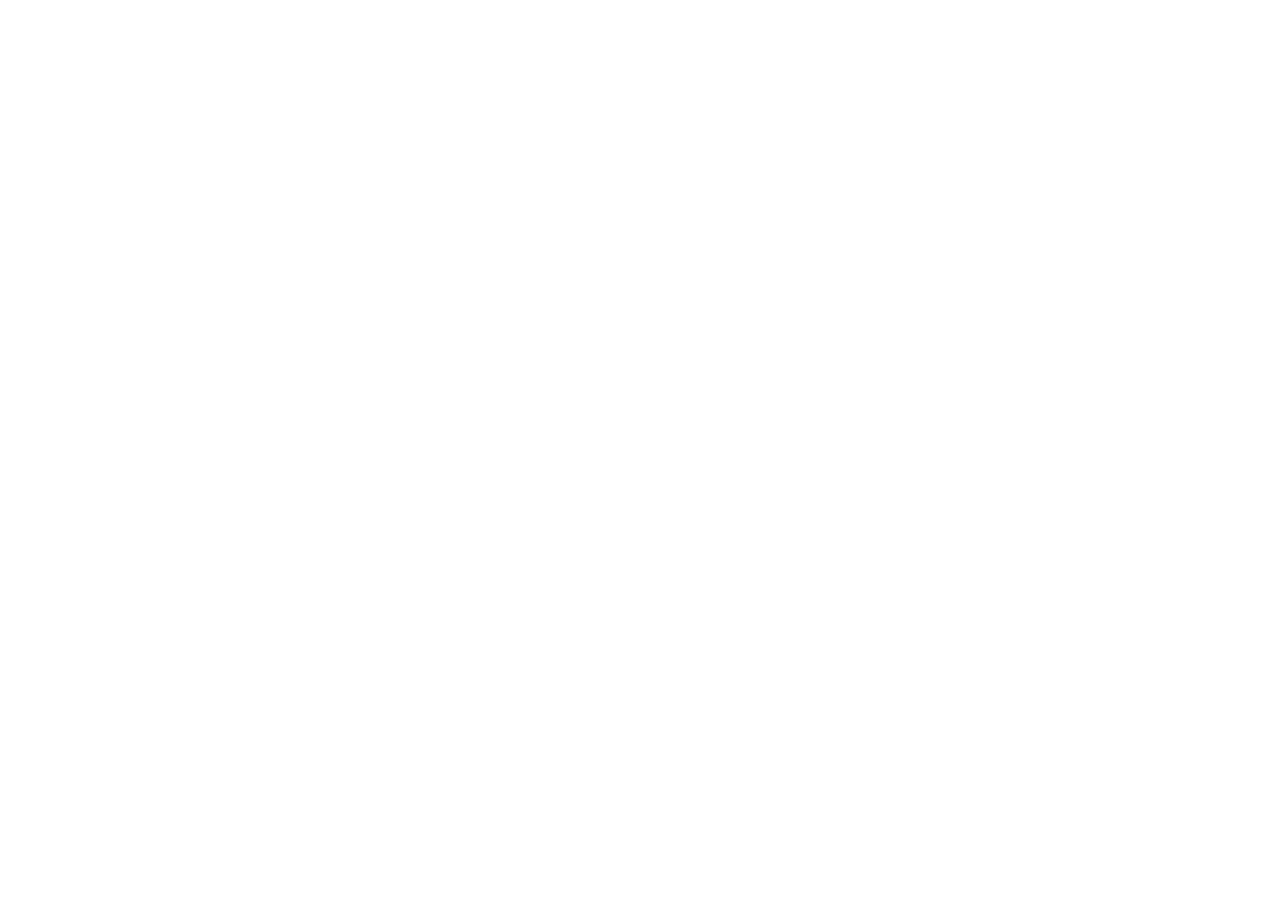
==== index.html @ c166bddd "first commit" ====
<!DOCTYPE html>
<html lang="ko">
<head>
    <meta charset="UTF-8">
    <meta http-equiv="X-UA-Compatible" content="IE=edge">
    <meta name="viewport" content="width=device-width, initial-scale=1.0">
    <title>도시들</title>
    <link rel="stylesheet" href="css/main.css">
</head>
<body>
    
</body>
</html>
---- css/main.css ----
@import url('https://fonts.googleapis.com/css2?family=Nanum+Gothic:wght@400;700;800&display=swap');



body {
   
}
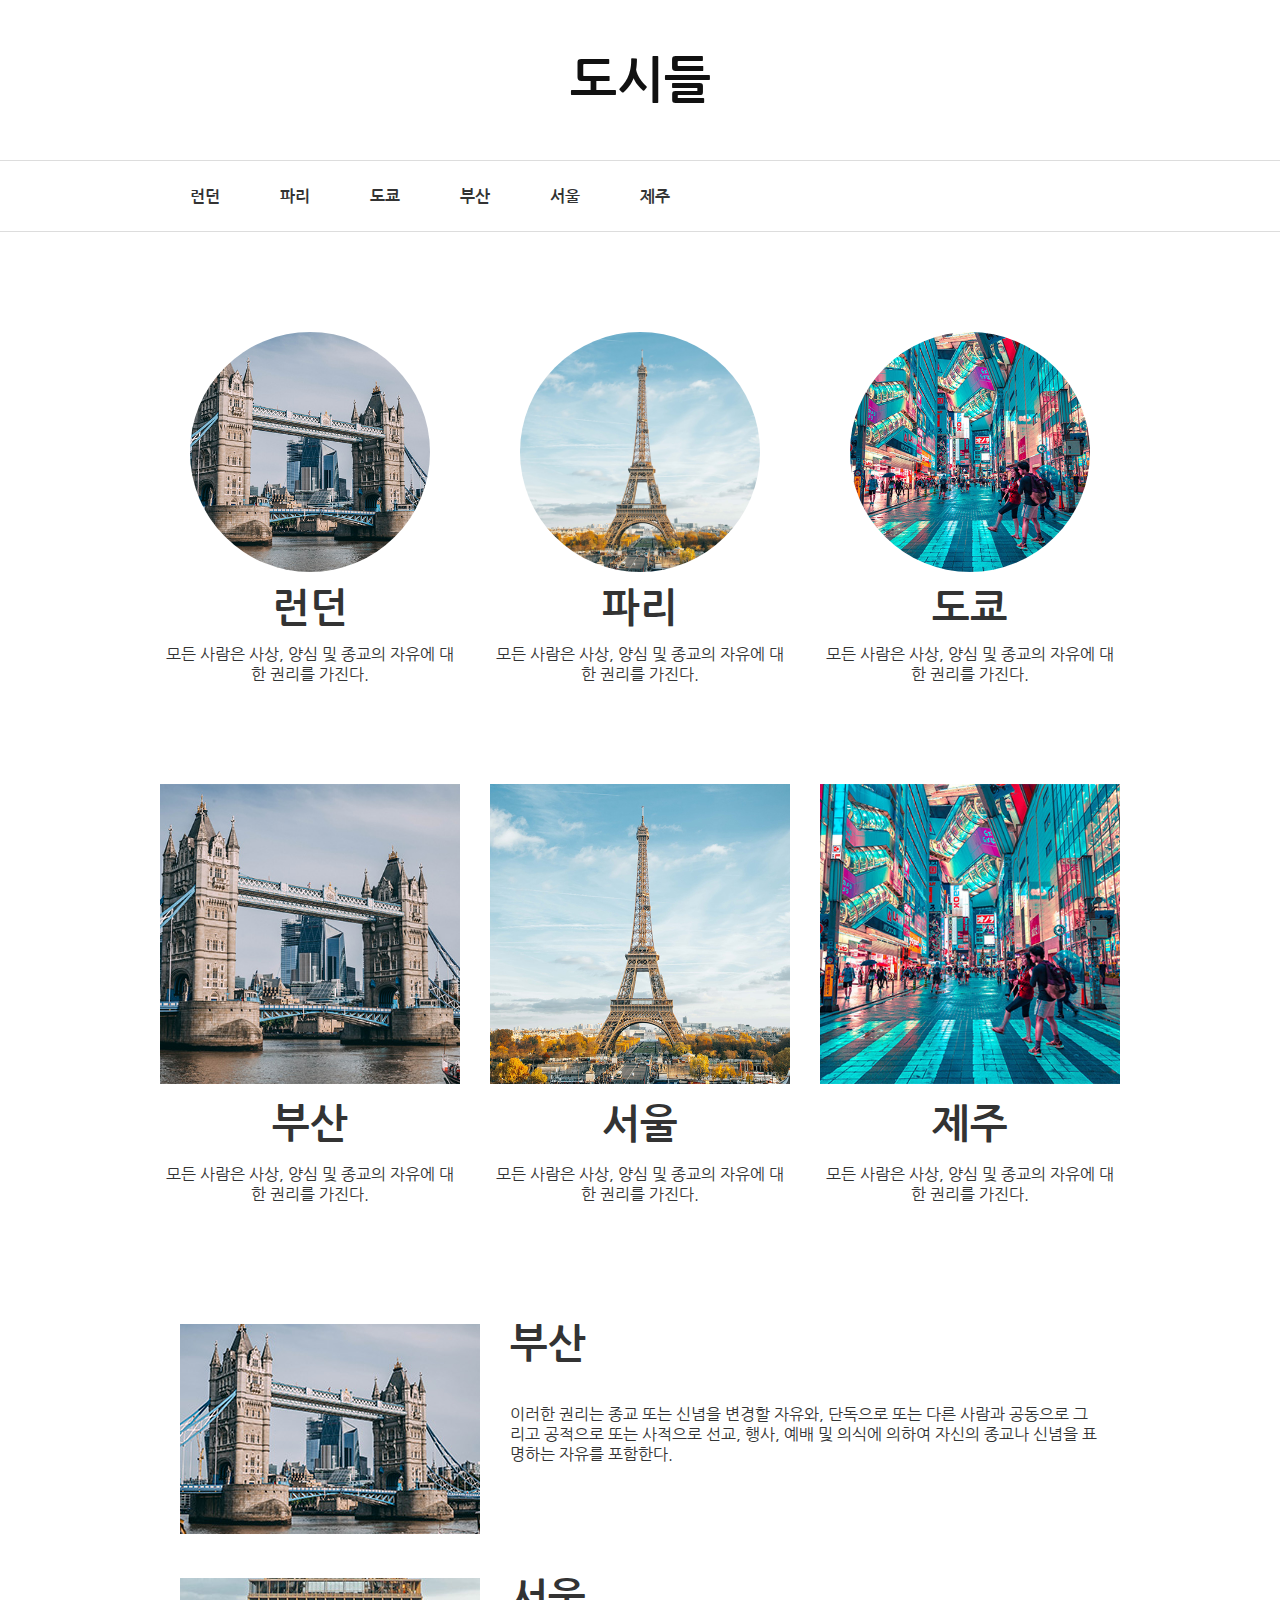
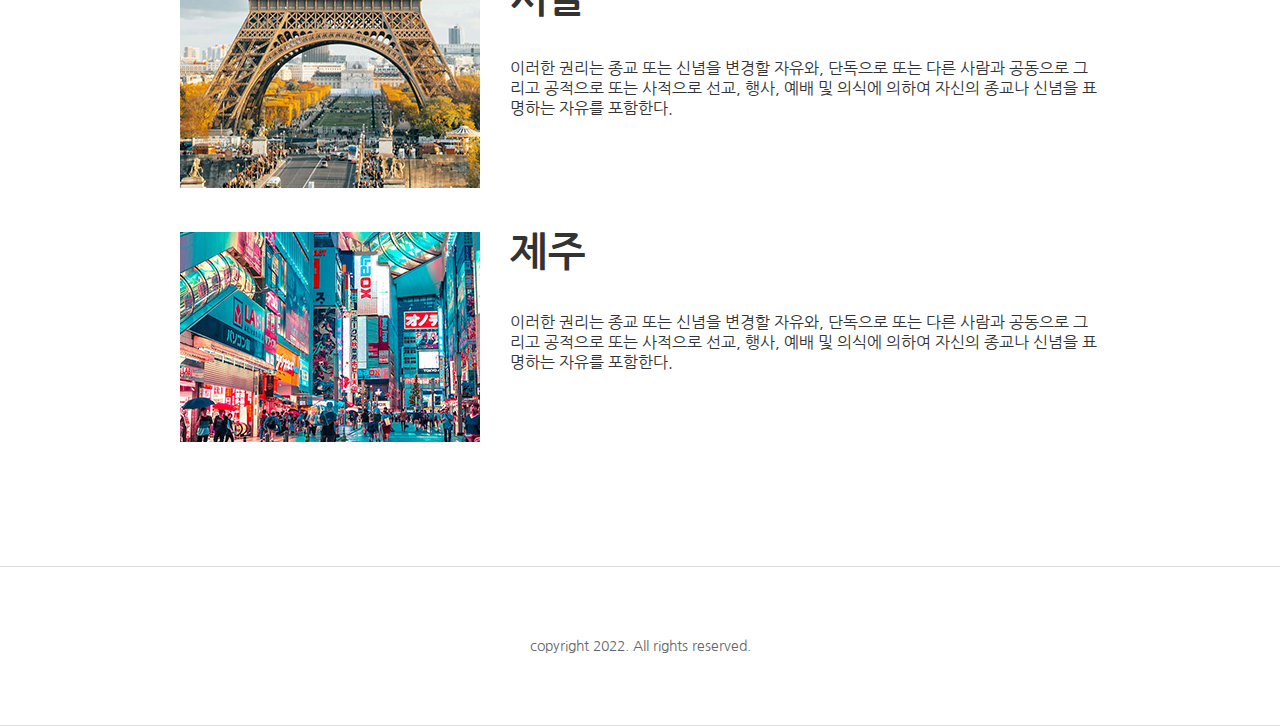
==== commit 6a12f336: "kkk" ====
--- a/index.html
+++ b/index.html
@@ -8,6 +8,117 @@
     <link rel="stylesheet" href="css/main.css">
 </head>
 <body>
-    
+    <div class="head">
+        <h1>도시들</h1>
+        <div class="nav">
+            <ul>
+                <li><a href="pages/london.html">런던</a></li>
+                <li><a href="pages/paris.html">파리</a></li>
+                <li><a href="pages/tokyo.html">도쿄</a></li>
+                <li><a href="pages/busan.html">부산</a></li>
+                <li><a href="pages/seoul.html">서울</a></li>
+                <li><a href="pages/jeju.html">제주</a></li>
+            </ul>
+        </div>
+    </div>
+
+    <div class="container">
+        <ul class="item">
+            <li>
+                <div class="photo london"></div>
+                <div class="text">
+                    <h2>런던</h2>
+                    <p>모든 사람은 사상, 양심 및 종교의 자유에 대한 권리를 가진다. </p>
+                </div>
+            </li>
+
+            <li>
+                <div class="photo paris"></div>
+                <div class="text">
+                    <h2>파리</h2>
+                    <p>모든 사람은 사상, 양심 및 종교의 자유에 대한 권리를 가진다. </p>
+                </div>
+            </li>
+
+            <li>
+                <div class="photo tokyo"></div>
+                <div class="text">
+                    <h2>도쿄</h2>
+                    <p>모든 사람은 사상, 양심 및 종교의 자유에 대한 권리를 가진다. </p>
+                </div>
+            </li>
+        </ul>
+       
+        <ul class="item_02">
+            <li>
+                <div class="photo london"></div>
+                <div class="text">
+                    <h2>부산</h2>
+                    <p>모든 사람은 사상, 양심 및 종교의 자유에 대한 권리를 가진다. </p>
+                </div>
+            </li>
+
+            <li>
+                <div class="photo paris"></div>
+                <div class="text">
+                    <h2>서울</h2>
+                    <p>모든 사람은 사상, 양심 및 종교의 자유에 대한 권리를 가진다. </p>
+                </div>
+            </li>
+
+            <li>
+                <div class="photo tokyo"></div>
+                <div class="text">
+                    <h2>제주</h2>
+                    <p>모든 사람은 사상, 양심 및 종교의 자유에 대한 권리를 가진다. </p>
+                </div>
+            </li>
+        </ul>
+
+        <ul class="item_03">
+            <li>
+                <div class="photo">
+                    <img src="images/london.jpg.jpg" alt="">
+                </div>
+                <div class="text">
+                    <h2>부산</h2>
+                    <p>이러한 권리는 종교 또는 신념을 변경할 자유와, 
+                        단독으로 또는 다른 사람과 공동으로 그리고 공적으로 또는 사적으로 선교, 행사, 예배 및 의식에 
+                        의하여 자신의 종교나 신념을 표명하는 자유를 포함한다.
+                        </p>
+                </div>
+            </li>
+
+            <li>
+                <div class="photo">
+                    <img src="images/paris.jpg.jpg" alt="">
+                </div>
+                <div class="text">
+                    <h2>서울</h2>
+                    <p>이러한 권리는 종교 또는 신념을 변경할 자유와, 
+                        단독으로 또는 다른 사람과 공동으로 그리고 공적으로 또는 사적으로 선교, 행사, 예배 및 의식에 
+                        의하여 자신의 종교나 신념을 표명하는 자유를 포함한다.
+                         </p>
+                </div>
+            </li>
+
+            <li>
+                <div class="photo">
+                    <img src="images/tokyo.jpg.jpg" alt="">
+                </div>
+                <div class="text">
+                    <h2>제주</h2>
+                    <p>이러한 권리는 종교 또는 신념을 변경할 자유와, 
+                        단독으로 또는 다른 사람과 공동으로 그리고 공적으로 또는 사적으로 선교, 행사, 예배 및 의식에 
+                        의하여 자신의 종교나 신념을 표명하는 자유를 포함한다.
+                         </p>
+                </div>
+            </li>
+        </ul>
+    </div>
+
+    <div class="bottom">
+        <p>copyright 2022. All rights reserved.</p>
+    </div>
 </body>
 </html>--- a/css/main.css
+++ b/css/main.css
@@ -1,7 +1,188 @@
 @import url('https://fonts.googleapis.com/css2?family=Nanum+Gothic:wght@400;700;800&display=swap');
 
+* {
+    box-sizing: border-box;
+    margin: 0;
+    padding: 0;
+  }
+
+  a {
+    text-decoration: none;
+    color: inherit;
+  }
+
+  a:hover {
+    text-decoration: underline;
+  }
+
+  ul {
+    list-style: none;
+  } 
+  
+
+body {
+    font-family: 'Nanum Gothic', sans-serif;
+    color: #333;
+    }
+
+.head h1 {
+    font-size: 50px;
+    padding: 20px;
+    align-items: center;
+    display: flex;
+    justify-content: center;
+    height: 160px;
+    color: #111;
+    }
+
+.nav { 
+    border-top: 1px solid #ddd;
+    border-bottom: 1px solid #ddd;
+    }
+
+.nav ul {
+    width: 1000px;
+    display: flex;
+    padding: 0 20px;
+    margin: 0 auto;
+    }
+
+.nav ul li a {
+    display: block; 
+    height: 70px;
+    padding: 0 30px;
+    display: flex;
+    align-items: center;
+    justify-content:center;
+    font-weight: 700;    
+    }
+
+.container {
+    width: 1000px;
+    padding: 0 20px;
+    margin: 0 auto;
+}
+
+.container h2 {
+    font-size: 40px;
+    color: #333;
+    padding: 20px;
+    align-items: center;
+    justify-content: center;
+}
+
+.container .text_box {
+    font-size: 20px;
+    color: #666;
+    padding: 20px 0 ;
+    /* align-items: center; */
+    /* justify-content: center; */
+}
+
+.container ul {
+    margin-bottom: 100px;
+    margin-top: 100px;
+}
+
+/* .item_01 */
+
+.container .item {
+    display: flex;
+    justify-content: space-between;
+}
+
+.container .item .photo {
+    width: 240px;
+    height: 240px;
+    background-color: #ddd;
+    margin: 0 auto;
+    border-radius: 240px;
+    background-repeat: no-repeat;
+    background-position: center;
+    background-size: cover;
+}
+
+.container .item .photo.london {
+    background-image: url(../images/london_b.jpg);
+}
+
+.container .item .photo.paris {
+    background-image: url(../images/paris_b.jpg);
+}
+
+.container .item .photo.tokyo {
+    background-image: url(../images/tokyo_b.jpg);
+}
+
+.container .item .text {
+    width: 300px;
+    text-align: center;
+}
+
+.container .item .text h2 {
+    padding: 16px 0;
+}
+
+/* .item_02 */
+
+.container .item_02 {
+    display: flex;
+    justify-content: space-between;
+}
+
+.container .item_02 .photo {
+    width: 300px;
+    height: 300px;
+    background-color: #ddd;
+    margin: 0 auto;
+    background-repeat: no-repeat;
+    background-position: center;
+    background-size: cover;
+}
+
+.container .item_02 .photo.photo.london {
+    background-image: url(../images/london_b.jpg);
+}
+
+.container .item_02 .photo.photo.photo.paris {
+    background-image: url(../images/paris_b.jpg);
+}
+
+.container .item_02 .photo.photo.photo.tokyo {
+    background-image: url(../images/tokyo_b.jpg)
+}
+
+.container .item_02 .text {
+    width: 300px;
+    text-align: center;
+}
+
+/* .item_03 */
+
+.container .item_03 li {
+    display: flex;
+    padding: 20px;
+    gap: 30px;
+}
+
+.container .item_03 .text h2 {
+    text-align: left;
+    padding: 0;
+    padding-bottom: 40px;
+}
 
 
-body {
-   
+/* .bottom */
+.bottom {
+    font-size: 14px;
+    color: #666;
+    align-items: center;
+    display: flex;
+    border-top: 1px solid #ddd;
+    border-bottom: 1px solid #ddd;
+    margin: 0 auto;
+    padding: 20px;
+    height: 160px;
+    justify-content: center;
+
 }